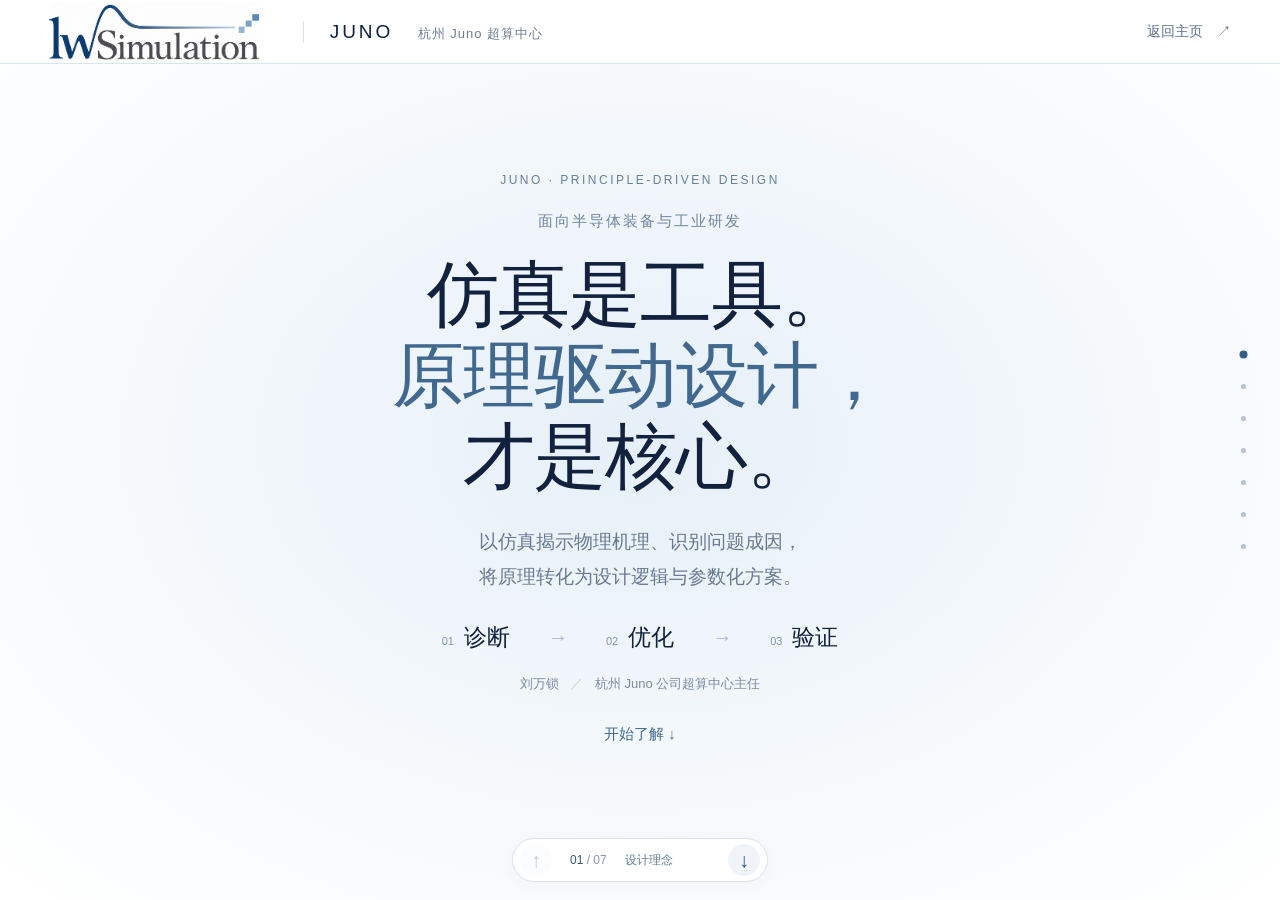
==== juno.html @ 1e428d3a "Use supplied lwSimulation logo and add paged Juno research and engineering story" ====
<!doctype html>
<html lang="zh-CN">
<head>
  <meta charset="utf-8"><meta name="viewport" content="width=device-width, initial-scale=1">
  <title>Juno 超算中心 | lwSimulation</title>
  <meta name="description" content="杭州 Juno 超算中心：以仿真揭示物理机理，将原理转化为设计逻辑与参数化方案。多物理场分析、机理诊断与设计优化。">
  <link rel="icon" href="assets/favicon.svg"><link rel="stylesheet" href="styles.css?v=20260923-3"><link rel="stylesheet" href="brand.css?v=20260924-1"><link rel="stylesheet" href="juno.css?v=20260924-1">
</head>
<body class="juno-page">
  <a class="skip-link" href="#juno-story">跳到介绍内容</a>
  <header class="site-header">
    <a class="brand" href="index.html" aria-label="lwSimulation 首页"><img class="brand-logo" src="assets/lwsimulation-logo.png" width="1254" height="1254" alt="lwSimulation"></a>
    <div class="juno-header-title">JUNO <span>杭州 Juno 超算中心</span></div>
    <a class="back-home" href="index.html">返回主页 <span aria-hidden="true">↗</span></a>
  </header>
  <main id="juno-story" class="story" tabindex="0" aria-label="Juno 逐屏介绍，可滚动或使用下方按钮翻页">
    <section class="chapter introduction" id="overview" aria-labelledby="overview-title" data-title="设计理念">
      <div class="chapter-inner centered">
        <p class="eyebrow">JUNO · PRINCIPLE-DRIVEN DESIGN</p>
        <p class="intro-context">面向半导体装备与工业研发</p>
        <h1 id="overview-title">仿真是工具。<br><em>原理驱动设计，</em><br>才是核心。</h1>
        <p class="lead">以仿真揭示物理机理、识别问题成因，<br class="desktop-break">将原理转化为设计逻辑与参数化方案。</p>
        <div class="intro-process" aria-label="服务流程"><span><small>01</small>诊断</span><i>→</i><span><small>02</small>优化</span><i>→</i><span><small>03</small>验证</span></div>
        <p class="signature">刘万锁 <span>／</span> 杭州 Juno 公司超算中心主任</p>
        <a href="#principles" class="text-link" data-go="principles">开始了解 <span aria-hidden="true">↓</span></a>
      </div>
    </section>
    <section class="chapter" id="principles" aria-labelledby="principles-title" data-title="设计方法">
      <div class="chapter-inner two-column">
        <div class="chapter-copy"><p class="eyebrow">01 / 从现象到设计</p><h2 id="principles-title">看清问题根源。<br><em>形成解决方法。</em></h2><p class="lead">让仿真贯穿研发决策：<br>从为什么发生，到应该改哪里、怎样改。</p><p class="support">把复杂场图转化为工程师可以执行的判断，将关键参数、作用规律和适用范围沉淀下来，为后续产品与工况变化提供设计依据。</p></div>
        <div class="method-flow"><p class="flow-caption">机制 → 变量 → 方案 → 验证</p><ol><li><span>01</span><div><h3>解释问题成因</h3><p>辨识主导机制与场间反馈，找到真正值得干预的环节。</p></div></li><li><span>02</span><div><h3>给出设计逻辑</h3><p>明确改动方向与关键变量，把分析结论转化为参数化方案。</p></div></li><li><span>03</span><div><h3>沉淀可复用方法</h3><p>交付设计规律与验证依据，支撑后续调整和持续迭代。</p></div></li></ol></div>
      </div>
    </section>
    <section class="chapter blue-chapter" id="physics" aria-labelledby="physics-title" data-title="多场耦合">
      <div class="chapter-inner two-column">
        <div class="chapter-copy"><p class="eyebrow">02 / 技术基础</p><h2 id="physics-title">看清相互作用。<br><em>找准关键反馈。</em></h2><p class="lead">围绕问题引入必要的物理过程，<br>减少过度简化造成的分析偏差。</p><ul class="plain-list"><li>识别输运、反应与放电的相互影响</li><li>追踪温度和结构反馈，明确模型假设</li><li>结合基准对照、敏感性分析与试验验证</li></ul></div>
        <div class="physics-display"><p class="diagram-caption">多物理场耦合 · 关系示意</p>
          <svg class="coupling-map" viewBox="0 0 520 390" role="img" aria-labelledby="map-title"><title id="map-title">流动、温度、结构、化学反应和等离子体围绕工程问题形成反馈</title><g class="map-lines"><path d="M260 195 260 49M260 195 444 147M260 195 374 335M260 195 146 335M260 195 76 147"/><path d="M260 49 444 147 374 335 146 335 76 147Z"/></g><circle class="map-core" cx="260" cy="195" r="65"/><text class="core-text" x="260" y="191">工程问题</text><text class="core-small" x="260" y="215">必要耦合 · 交叉验证</text><g class="map-node" data-field-node="flow"><circle cx="260" cy="49" r="38"/><text x="260" y="55">流动</text></g><g class="map-node" data-field-node="heat"><circle cx="444" cy="147" r="38"/><text x="444" y="153">温度</text></g><g class="map-node" data-field-node="structure"><circle cx="374" cy="335" r="38"/><text x="374" y="341">结构</text></g><g class="map-node" data-field-node="reaction"><circle cx="146" cy="335" r="42"/><text x="146" y="341">化学反应</text></g><g class="map-node" data-field-node="plasma"><circle cx="76" cy="147" r="42"/><text x="76" y="153">等离子体</text></g></svg>
          <div class="field-controls" aria-label="查看物理场说明"><button type="button" data-field="flow" aria-pressed="true">流动</button><button type="button" data-field="heat" aria-pressed="false">温度</button><button type="button" data-field="structure" aria-pressed="false">结构</button><button type="button" data-field="reaction" aria-pressed="false">反应</button><button type="button" data-field="plasma" aria-pressed="false">等离子体</button></div>
          <p id="field-description" class="interaction-note" aria-live="polite">从输运过程出发，识别流动与温度、反应之间的相互影响。</p>
        </div>
      </div>
    </section>
    <section class="chapter" id="optimization" aria-labelledby="optimization-title" data-title="AI 辅助优化">
      <div class="chapter-inner centered optimization-inner"><p class="eyebrow">03 / 优化方法 <span class="status-tag">拟建服务</span></p><h2 id="optimization-title">机理确定方向。<br><em>AI 拓展构型可能。</em></h2><p class="lead">从问题成因中提取目标、变量与约束，<br>以多物理场复核支撑方案取舍。</p>
        <div class="optimization-journey"><div><span class="large-step">01</span><h3>定义问题</h3><p>性能目标<br>关键变量 · 制造约束</p></div><span class="journey-arrow">→</span><div><span class="large-step">02</span><h3>探索构型</h3><p>结构拓扑 · 流道拓扑<br>初始构型 → 候选构型</p></div><span class="journey-arrow">→</span><div><span class="large-step">03</span><h3>复核与取舍</h3><p>物理一致性<br>性能比较 · 验证依据</p></div></div>
        <p class="fine-print">AI 辅助优化为拟建服务；以上为方法流程，不代表已完成的性能结果。</p>
      </div>
    </section>
    <section class="chapter blue-chapter case-chapter" id="pvd" aria-labelledby="pvd-title" data-title="管路 PVD 案例">
      <div class="chapter-inner"><p class="eyebrow">04 / 工程案例 · 管路沉积</p><h2 id="pvd-title">从压力诊断，<br><em>到切向进气设计。</em></h2><div class="case-layout"><div class="case-visual"><p class="diagram-caption">高长径比管路 PVD（物理气相沉积）</p><div class="segmented" aria-label="比较进气方案"><button type="button" data-pvd="radial" aria-pressed="true">径向进气</button><button type="button" data-pvd="tangent" aria-pressed="false">切向进气</button></div>
          <svg class="pipe-diagram" viewBox="0 0 620 280" role="img" aria-labelledby="pipe-title"><title id="pipe-title">管路中部进气、两端排气的概念示意</title><defs><marker id="arrowhead" viewBox="0 0 10 10" refX="8" refY="5" markerWidth="6" markerHeight="6" orient="auto-start-reverse"><path d="M0 0 10 5 0 10Z"/></marker></defs><rect class="pipe-wall" x="55" y="84" width="510" height="76" rx="35"/><path class="inlet" d="M310 25V106" marker-end="url(#arrowhead)"/><g id="radial-flow"><path class="flow-arrow" d="M288 122H25" marker-end="url(#arrowhead)"/><path class="flow-arrow" d="M332 122H595" marker-end="url(#arrowhead)"/><circle class="pressure-ring" cx="310" cy="122" r="26"/><circle class="pressure-ring" cx="310" cy="122" r="16"/></g><g id="tangent-flow" hidden><path class="flow-arrow" d="M310 122C290 78 270 78 245 122S200 166 175 122 130 78 105 122 65 150 25 122" marker-end="url(#arrowhead)"/><path class="flow-arrow" d="M310 122C330 166 350 166 375 122S420 78 445 122 490 166 515 122 555 94 595 122" marker-end="url(#arrowhead)"/></g><text x="310" y="207" id="pipe-caption">中部压力积聚</text><text x="45" y="244">排气</text><text x="310" y="244">中部入口</text><text x="575" y="244">排气</text></svg>
          <p class="fine-print">结构与流动为概念示意，无定量刻度。改善幅度及适用工况以项目数据为准。</p>
        </div><div class="case-copy"><span class="case-label">问题 → 机理 → 设计</span><h3 id="pvd-detail-title">中部与两端压力不一致</h3><p id="pvd-detail" aria-live="polite">中部供气、两端排气的布局下，需要控制管内压力差对沉积环境的影响。</p><div class="design-variables"><span>设计变量</span><p>入口偏置量 · 进气角度 · 入口尺寸</p></div><p class="support">对照评价轴向压力均匀性，把改善方向落实为可调整的设计参数。</p></div></div></div>
    </section>
    <section class="chapter case-chapter" id="microchannel" aria-labelledby="micro-title" data-title="微通道案例">
      <div class="chapter-inner"><p class="eyebrow">05 / 工程案例 · 跨流态输运</p><h2 id="micro-title">结构的优势，<br><em>随流态而变。</em></h2><div class="case-layout"><div class="case-visual"><p class="diagram-caption">跨流态微通道出口设计</p><div class="segmented" aria-label="查看出口设计"><button type="button" data-outlet="uniform" aria-pressed="true">等径出口</button><button type="button" data-outlet="expanded" aria-pressed="false">扩张出口</button><button type="button" data-outlet="combined" aria-pressed="false">组合出口</button></div>
          <svg class="outlet-diagram" viewBox="0 0 620 280" role="img" aria-labelledby="outlet-title"><title id="outlet-title">三种微通道出口几何结构的概念示意，可用上方按钮切换</title><path class="channel-wall" id="outlet-top" d="M70 90H550"/><path class="channel-wall" id="outlet-bottom" d="M70 190H550"/><path class="flow-arrow" d="M110 140H510" marker-end="url(#arrowhead)"/><text x="310" y="245" id="outlet-caption">作为对照基准</text></svg>
          <p class="fine-print">出口构型为概念示意；不同工况下的结论需结合模型适用范围验证。</p>
        </div><div class="case-copy"><span class="case-label">从流态规律到组合口型</span><h3 id="outlet-detail-title">从对照基准出发</h3><p id="outlet-detail" aria-live="polite">对比不同口型在跨流态条件下的出口速度、射流形态与工况敏感性。</p><dl class="regime-findings"><div><dt>滑移流态</dt><dd>等径型射流更强</dd></div><div><dt>过渡流态</dt><dd>相对强弱关系反转</dd></div></dl><p class="support">将出口几何与输运特征关联，通过扩张角度与长度等参数调节出口响应。</p></div></div>
      <p class="paper-note">研究依据：Liu et al., <cite>Microfluidics and Nanofluidics</cite>, 2024, 28:12. <a href="https://doi.org/10.1007/s10404-023-02705-9" target="_blank" rel="noopener noreferrer">DOI: 10.1007/s10404-023-02705-9 ↗</a></p></div>
    </section>
    <section class="chapter closing" id="delivery" aria-labelledby="delivery-title" data-title="成果与合作">
      <div class="chapter-inner centered"><p class="eyebrow">06 / 成果交付 · 持续研发</p><h2 id="delivery-title">留下解决方案。<br><em>也留下持续改进的能力。</em></h2><p class="lead">从问题诊断、专项优化，到长期研发协同，<br>按项目目标组织技术与交付。</p><div class="deliverables"><article><span>01</span><h3>问题与机理</h3><p>问题成因与证据<br>关键场间作用<br>模型假设与适用范围</p></article><article><span>02</span><h3>设计与参数</h3><p>改动逻辑与候选方案<br>参数化模型与关键变量<br>性能比较与制造约束</p></article><article><span>03</span><h3>验证与复用</h3><p>验证方案与评价指标<br>设计规律与使用说明<br>后续迭代与更新建议</p></article></div><div class="closing-actions"><button class="button primary" type="button" data-contact>联系我，讨论研发需求</button><a class="text-link" href="index.html">返回个人主页 ↗</a></div></div>
    </section>
  </main>
  <nav class="chapter-nav" aria-label="章节导航"><a href="#overview" data-go="overview" aria-label="设计理念" aria-current="step"><span>设计理念</span></a><a href="#principles" data-go="principles" aria-label="设计方法"><span>设计方法</span></a><a href="#physics" data-go="physics" aria-label="多场耦合"><span>多场耦合</span></a><a href="#optimization" data-go="optimization" aria-label="AI 辅助优化"><span>AI 辅助优化</span></a><a href="#pvd" data-go="pvd" aria-label="管路 PVD 案例"><span>管路 PVD</span></a><a href="#microchannel" data-go="microchannel" aria-label="微通道案例"><span>微通道案例</span></a><a href="#delivery" data-go="delivery" aria-label="成果与合作"><span>成果与合作</span></a></nav>
  <div class="page-controls" aria-label="翻页控制"><button type="button" id="previous-chapter" aria-label="上一屏" disabled>↑</button><span><b id="chapter-count">01</b> / 07 <span id="chapter-name">设计理念</span></span><button type="button" id="next-chapter" aria-label="下一屏">↓</button></div>
  <dialog id="contact-dialog" aria-labelledby="contact-title" aria-describedby="contact-note"><button class="dialog-close" aria-label="关闭" type="button">×</button><span class="contact-label" lang="en">CONTACT</span><h2 id="contact-title">联系我</h2><p id="contact-note">欢迎通过邮箱与我联系。</p><label class="email-label" for="contact-email">电子邮箱</label><input id="contact-email" type="text" value="loerwalson@sina.com" readonly spellcheck="false" aria-label="电子邮箱地址"><div class="contact-actions"><button class="button primary" id="copy-email" type="button">复制邮箱地址</button><a class="email-link" href="mailto:loerwalson@sina.com">发送邮件 ↗</a></div><p id="copy-status" role="status" aria-live="polite"></p></dialog>
  <script src="script.js?v=20260923-3"></script><script src="juno.js?v=20260924-1"></script>
</body></html>
---- styles.css ----
:root{--ink:#11213e;--muted:#747f9b;--line:#d9e0eb;--serif:"Times New Roman","Noto Serif CJK SC","Songti SC",SimSun,serif;--sans:Arial,"Microsoft YaHei",sans-serif}*{box-sizing:border-box}html{scroll-behavior:smooth}body{margin:0;background:#fff;color:var(--ink);font-family:var(--serif);-webkit-font-smoothing:antialiased}a{color:inherit;text-decoration:none}button{font:inherit;color:inherit;cursor:pointer}button,a{-webkit-tap-highlight-color:transparent}a:focus-visible,button:focus-visible{outline:3px solid #527cab;outline-offset:5px}svg{width:32px;height:32px;fill:none;stroke:currentColor;stroke-width:1.7;stroke-linecap:round;stroke-linejoin:round;flex-shrink:0}.icon-defs{position:absolute;width:0;height:0;overflow:hidden}.site-header{height:64px;padding:0 3.8%;display:flex;align-items:center;justify-content:space-between;background:linear-gradient(100deg,#fff,#f1f6fc);gap:40px}.brand{display:flex;align-items:center;gap:15px;white-space:nowrap}.brand strong{font-size:28px}.brand span{font-size:21px;color:var(--muted)}nav{display:flex;align-items:center;justify-content:space-between;gap:clamp(24px,4vw,64px);height:100%;font-family:var(--sans);font-size:15px}nav a,nav button{position:relative;display:flex;align-items:center;height:100%;border:0;background:none;padding:0;color:#727f9c}nav a:hover,nav button:hover{color:var(--ink)}nav .active{color:var(--ink)}nav .active:after{content:"";position:absolute;bottom:9px;height:2px;background:#416596;left:0;right:0}.hero{position:relative;height:610px;overflow:hidden;background:#eff5fa}.hero-art{width:100%;height:100%;display:block;object-fit:cover;object-position:center}.hero-copy{position:absolute;top:142px;left:3.8%;width:44%;z-index:1}h1{margin:0;font-size:68px;line-height:1.12;font-weight:700;letter-spacing:3px}h1 span{display:block;font-size:50px;font-weight:400;letter-spacing:0;margin-top:3px}.affiliation{font-size:25px;line-height:1.45;letter-spacing:1px;margin:29px 0 0}.rule{height:1.5px;width:58px;background:#8d9bb6;margin:25px 0 21px}.specialties{font-size:19px;line-height:1.6;color:#6b7897;margin:0;white-space:nowrap}.specialties i{font-style:normal;color:#9cabc2;margin:0 8px}.actions{display:flex;gap:26px;margin-top:32px}.button{display:inline-flex;align-items:center;justify-content:center;gap:20px;min-height:59px;border:1px solid #c5d1e2;border-radius:6px;padding:12px 30px;font-size:20px;white-space:nowrap;transition:background .15s}.button svg{width:25px;height:25px}.primary{color:#fff;background:#3e5376;border-color:#3e5376;box-shadow:0 3px 7px #20395e18}.primary:hover{background:#2c4163}.secondary{background:#ffffff65;min-width:192px}.secondary:hover{background:#fff}.information{display:grid;grid-template-columns:32% 37% 31%;padding:36px 2.4% 48px 3.8%;min-height:412px}.column{min-width:0;padding:0 34px 0 0}.column+.column{border-left:1px solid var(--line);padding:0 28px 0 39px}h2{display:flex;align-items:center;gap:19px;font-weight:400;font-size:23px;margin:0 0 28px;white-space:nowrap}h2>span{font-size:16px;color:#8590aa;letter-spacing:.4px;margin-left:-5px}h2 svg{width:32px;height:32px}.about p{font-size:17px;color:#65728d;line-height:1.65;letter-spacing:.7px;margin:0}.research h2{margin-bottom:18px}.research-grid{display:grid;grid-template-columns:repeat(6,1fr);gap:23px 8px;list-style:none;margin:0;padding:0;text-align:center}.research-grid li{grid-column:span 2;color:#566581;font-size:15px;line-height:1.35}.research-grid li:nth-child(4){grid-column:2 /span 2}.research-grid li:nth-child(5){grid-column:4 /span 2}.round-icon{width:68px;height:68px;border:1px solid #e7ebf2;border-radius:50%;background:#f5f7fa;display:grid;place-items:center;margin:0 auto 6px;color:var(--ink)}.round-icon svg{width:35px;height:35px}.research-grid small{display:block;font-size:15px}.column.resources{padding-right:0;padding-left:45px}.tool-entry{display:flex;gap:18px;align-items:center;min-height:114px;border:1px solid var(--line);background:#fafbfd;border-radius:7px;padding:18px 16px}.tool-entry:hover{background:#f0f4f9;border-color:#a2b3ca}.tool-icon{background:#edf1f6;border-radius:17px;display:grid;place-items:center;width:59px;height:61px;flex-shrink:0}.tool-entry strong{font-weight:400;font-size:22px;display:block;white-space:nowrap}.tool-entry small{font-size:14px;color:var(--muted);display:block;margin-top:6px;line-height:1.5}.arrow{font-size:28px;margin-left:auto;color:#667693}.resources h2{gap:19px}.resources h2 svg{width:38px;height:38px}dialog{border:1px solid var(--line);border-radius:8px;padding:35px;max-width:calc(100% - 40px);color:var(--ink);box-shadow:0 12px 80px #142d4630}dialog::backdrop{background:#14233c66}dialog h2{margin-bottom:18px}dialog p{font-size:18px;line-height:1.6}dialog a{text-decoration:underline}.dialog-close{position:absolute;top:7px;right:12px;font-family:var(--sans);font-size:26px;border:0;background:none}.tools-main{max-width:1000px;margin:100px auto;padding:0 32px}.tools-main h1{font-size:42px;letter-spacing:0}.tools-main h1 span{font-size:25px;color:var(--muted);margin-top:12px}.tools-main p{margin:36px 0;color:var(--muted);font-size:20px}.tools-main .button{font-size:17px;min-height:48px}
@media(min-width:901px) and (max-height:950px){.hero{height:clamp(415px,55.5vh,526px)}.hero-copy{top:clamp(55px,9vh,86px)}h1{font-size:57px}h1 span{font-size:43px}.affiliation{font-size:22px;margin-top:22px}.rule{margin:20px 0 16px}.specialties{font-size:17px}.specialties i{margin:0 5px}.actions{margin-top:25px;gap:24px}.button{min-height:51px;font-size:18px;padding:10px 25px}.information{padding-top:27px;padding-bottom:25px;min-height:0}.column{padding-right:27px}.column+.column{padding-left:27px;padding-right:24px}.column.resources{padding-left:30px}h2{font-size:21px;gap:13px;margin-bottom:20px}h2>span{font-size:15px}.about p{font-size:16px;line-height:1.65}.research h2{margin-bottom:12px}.research-grid{row-gap:14px}.round-icon{width:51px;height:51px}.round-icon svg{width:29px;height:29px}.research-grid li,.research-grid small{font-size:14px}.tool-entry{min-height:100px;gap:12px;padding:14px 12px}.tool-entry strong{font-size:20px}.tool-entry small{font-size:13px}.tool-icon{width:50px;height:53px}}
@media(max-width:1100px) and (min-width:901px){.brand span{font-size:17px}nav{gap:25px}.hero-copy{width:50%}.specialties{font-size:15px}h2>span{display:none}.column.resources{padding-left:24px}.tool-entry{gap:9px}.tool-icon{width:40px}.tool-entry strong{font-size:18px}.tool-entry small{font-size:13px}}
@media(max-width:900px){.site-header{height:auto;min-height:95px;flex-wrap:wrap;padding:15px 6% 0;gap:12px}.brand strong{font-size:25px}.brand span{font-size:19px}nav{width:100%;height:40px;gap:12px;font-size:14px}nav .active:after{bottom:0}.hero{height:auto;padding:52px 6% 0;display:flex;flex-direction:column}.hero-copy{position:relative;top:auto;left:auto;width:100%;order:0}.hero-art{position:relative;order:1;width:calc(100% + 12vw);max-width:none;margin:26px -6vw 0;height:440px;object-fit:cover;object-position:80% center}.hero-copy h1{font-size:52px}.hero-copy h1 span{font-size:37px}.affiliation{font-size:21px;margin-top:23px}.specialties{white-space:normal;font-size:17px;max-width:520px}.rule{margin:22px 0 16px}.actions{gap:16px;margin-top:25px}.button{font-size:17px;min-height:50px;padding:10px 20px;gap:12px}.secondary{min-width:140px}.information{display:block;padding:0 6%;min-height:0}.column,.column+.column,.column.resources{padding:30px 0;border-left:0;border-bottom:1px solid var(--line)}.column:last-child{border-bottom:0;padding-bottom:42px}h2{font-size:22px;margin-bottom:20px}h2>span{font-size:15px}.about p{font-size:17px;line-height:1.85}.research-grid{max-width:540px;row-gap:24px;margin:auto}.tool-entry{max-width:540px}.tools-main{margin-top:60px}}
@media(max-width:480px){.hero{padding-top:38px}.hero-art{height:345px;object-position:77% center}.hero-copy h1{font-size:46px}.hero-copy h1 span{font-size:33px}.affiliation{font-size:19px;letter-spacing:0}.specialties{font-size:16px}.specialties i{margin:0 4px}.actions{gap:12px}.button{font-size:16px;padding:10px 16px}.secondary{min-width:125px}.research-grid{gap:22px 5px}.research-grid li,.research-grid small{font-size:13px}.round-icon{width:60px;height:60px}.tool-entry strong{font-size:20px}.tool-entry small{font-size:13px}}
@media(min-width:901px) and (max-height:950px){.hero{background:#fbfcfe}.hero-art{position:absolute;right:0;width:auto;height:100%;object-fit:contain;object-position:right top}}
@media(min-width:901px) and (max-height:800px){.hero{height:390px}.hero-copy{top:43px}h1{font-size:53px}h1 span{font-size:40px}.affiliation{margin-top:18px}.rule{margin:16px 0 14px}.actions{margin-top:20px}.information{padding-top:23px;padding-bottom:15px}.research-grid{row-gap:12px}}
.brand-logo{display:block;width:80px;height:48px}
#contact-dialog{width:460px;padding:38px 36px 24px;background:#fff}
.contact-label{display:block;font:11px var(--sans);letter-spacing:3px;color:var(--muted);margin-bottom:13px}
#contact-title{font-size:29px;margin-bottom:12px}
#contact-note{font-size:16px;color:var(--muted);margin:0 0 27px}
.email-label{display:block;font:13px var(--sans);color:#66758b;margin-bottom:9px}
#contact-email{display:block;width:100%;border:1px solid var(--line);border-radius:5px;background:#f7f9fc;color:var(--ink);font:20px var(--sans);padding:16px 14px;user-select:all}
#contact-email:focus{outline:2px solid #6b86ab;outline-offset:2px}
.contact-actions{display:flex;gap:25px;align-items:center;margin-top:22px}
.contact-actions .button{font:15px var(--sans);min-height:45px;padding:10px 18px}
.email-link{font-size:16px;text-decoration:none;white-space:nowrap}
#copy-status{min-height:22px;margin:17px 0 0;font:13px/1.6 var(--sans);color:#54715d}
@media(max-width:480px){#contact-dialog{padding:33px 23px 19px}.brand-logo{width:67px;height:40px}#contact-email{font-size:18px;padding:14px 11px}.contact-actions{gap:20px}.contact-actions .button{font-size:14px;padding:10px 14px}.email-link{font-size:15px}}
@media(prefers-reduced-motion:reduce){html{scroll-behavior:auto}*{transition:none!important}}
---- brand.css ----
/* Use the supplied image unchanged; the frame hides its large white margins. */
.brand{position:relative;display:block;width:210px;height:59px;min-width:210px;overflow:hidden;flex-shrink:0}
.brand .brand-logo{position:absolute;display:block;width:116%;height:auto;max-width:none;left:-7.8%;top:-144%;mix-blend-mode:multiply}
.juno-entry{border-bottom:1px solid #91a3bd;text-decoration:none;text-underline-offset:5px;transition:color .2s}
.juno-entry span{font:18px Arial,sans-serif;margin-left:5px;color:#7288a6}
.juno-entry:hover{color:#496d99;border-color:#496d99}
@media(max-width:1100px){.brand{width:185px;height:52px;min-width:185px}}
@media(max-width:480px){.brand{width:168px;height:47px;min-width:168px}.juno-entry span{font-size:15px}}
---- juno.css ----
.juno-page{--accent:#41698f;--soft-blue:#eff5fa;--juno-header:64px;overflow:hidden;background:#f8fbfd}
.juno-page .site-header{position:relative;z-index:10;height:var(--juno-header);border-bottom:1px solid #dce4ed;background:#ffffffeb;gap:24px}
.juno-header-title{font:19px var(--sans);letter-spacing:3px;margin-right:auto;margin-left:20px;border-left:1px solid var(--line);padding-left:26px}
.juno-header-title span{font:13px var(--sans);letter-spacing:1px;margin-left:16px;color:#6d7d92}
.back-home{font:14px var(--sans);white-space:nowrap;color:#5b7190}.back-home span{margin-left:10px}
.skip-link{position:fixed;top:-100px;left:24px;z-index:100;background:#fff;padding:12px}.skip-link:focus{top:10px}
.story{height:calc(100svh - var(--juno-header));overflow-y:auto;overflow-x:hidden;scroll-snap-type:y mandatory;scroll-behavior:smooth;scrollbar-width:thin;scrollbar-color:#b7c7d8 #f5f8fb;outline-offset:-4px}
.chapter{position:relative;min-height:calc(100svh - var(--juno-header));scroll-snap-align:start;display:flex;align-items:center;padding:46px 8% 84px;background:#fff;isolation:isolate}
.chapter:nth-child(2n){background:#f7f9fc}.chapter.blue-chapter{background:linear-gradient(130deg,#f8fbfd,#eaf2f8)}
.chapter-inner{width:100%;max-width:1220px;margin:auto;transition:opacity .65s ease,transform .75s cubic-bezier(.2,.65,.2,1)}
.story.is-enhanced .chapter:not(.is-visible) .chapter-inner{opacity:.16;transform:translateY(26px)}
.chapter-inner.centered{text-align:center;max-width:1120px}
.chapter .eyebrow{font:12px/1.6 var(--sans);letter-spacing:2.5px;color:#667f9c;margin:0 0 22px}
.chapter h1,.chapter h2{display:block;font-family:var(--serif);color:var(--ink);font-weight:400;letter-spacing:-1px;font-size:clamp(42px,4.1vw,62px);line-height:1.24;margin:0;white-space:normal}
.chapter h1{font-size:clamp(54px,5.6vw,80px);line-height:1.13}.chapter em{font-style:normal;color:var(--accent)}
.chapter .lead{font:19px/1.85 var(--sans);color:#687a91;margin:26px 0 0}.chapter .support{font:15px/1.95 var(--sans);color:#718096;margin:25px 0 0;max-width:500px}
.chapter h3{font-weight:400;font-family:var(--serif);font-size:26px;line-height:1.4;margin:0 0 10px}
.chapter p{overflow-wrap:anywhere}.introduction{background:radial-gradient(ellipse at 50% 45%,#e6eff8 0,#f5f9fc 55%,#fff 100%)}
.intro-context{font:15px var(--sans);letter-spacing:2px;color:#7185a0;margin:0 0 24px}
.intro-process{display:flex;align-items:center;justify-content:center;gap:38px;margin:28px 0 22px;font-size:23px}.intro-process small{font:11px var(--sans);color:#7d96b1;margin-right:10px}.intro-process i{font-style:normal;color:#a7b6c8;font-size:20px}
.signature{font:13px var(--sans);color:#7c8ba1}.signature span{margin:0 8px;color:#c2cedb}.text-link{display:inline-block;font:15px/1.5 var(--sans);color:var(--accent);padding:10px 0}.introduction .text-link{margin-top:7px}.text-link:hover{color:#0c345d;text-decoration:underline;text-underline-offset:6px}
.two-column{display:grid;grid-template-columns:1fr 1fr;gap:7%;align-items:center}.chapter-copy{max-width:550px}
.flow-caption{color:#5e7d9d;font:17px/1.5 var(--sans);letter-spacing:2px;margin:0 0 28px}.method-flow{padding:0 0 0 48px;border-left:1px solid #cfdae8}.method-flow ol{list-style:none;padding:0;margin:0}.method-flow li{display:flex;gap:24px;margin-bottom:32px}.method-flow li:last-child{margin-bottom:0}.method-flow li>span{font:14px var(--sans);color:#8da4be;padding-top:7px}.method-flow p{font:16px/1.8 var(--sans);color:#708197;margin:0}
.plain-list{list-style:none;padding:0;margin:26px 0 0}.plain-list li{font:15px/1.8 var(--sans);color:#6b7b91;border-top:1px solid #d7e1ea;padding:13px 0}.plain-list li:last-child{padding-bottom:0}
.diagram-caption{font:14px var(--sans);color:#6a809a;margin:0 0 16px;letter-spacing:1px}.physics-display{text-align:center;min-width:0}.coupling-map{display:block;width:100%;height:auto;max-height:360px;stroke:none}.map-lines{stroke:#b3c6d9;stroke-width:1;fill:none}.map-core{fill:#e0ebf5;stroke:#b8ccdf;stroke-width:1}.coupling-map text{fill:#34577b;stroke:none;text-anchor:middle;font:16px var(--sans)}.coupling-map .core-text{font:20px var(--serif)}.coupling-map .core-small{font:10px var(--sans);fill:#6f839a}.map-node circle{fill:#fff;stroke:#c1d2e2;stroke-width:1;transition:fill .3s}.map-node.active circle{fill:#40678d;stroke:#40678d}.map-node.active text{fill:#fff}
.field-controls{display:flex;justify-content:center;gap:6px;flex-wrap:wrap;margin:8px 0}.field-controls button{background:transparent;color:#687e98;border:1px solid transparent;padding:8px 12px;font:13px var(--sans);border-radius:20px}.field-controls [aria-pressed=true]{background:#fff;border-color:#c3d4e3;color:#23476c}.interaction-note{font:14px/1.8 var(--sans);color:#677d96;min-height:50px;margin:12px auto 0;max-width:410px}
.status-tag{display:inline-block;border:1px solid #ccd8e5;border-radius:20px;padding:3px 11px;font:11px var(--sans);letter-spacing:1px;margin-left:10px;color:#68809b;vertical-align:middle}
.optimization-journey{display:grid;grid-template-columns:1fr 40px 1fr 40px 1fr;align-items:center;gap:20px;max-width:950px;margin:40px auto 25px;text-align:left}.large-step{display:block;font:42px var(--serif);color:#b0c3d7;margin:0 0 10px}.optimization-journey h3{font-size:24px}.optimization-journey p{font:15px/1.8 var(--sans);color:#77899e;margin:0}.journey-arrow{font-size:24px;color:#9dafc3}
.fine-print{font:12px/1.7 var(--sans);color:#7c8a9c;margin:16px 0 0}.case-chapter h2{font-size:clamp(39px,3.6vw,53px)}.case-chapter .eyebrow{margin-bottom:15px}.case-layout{display:grid;grid-template-columns:1.3fr 1fr;gap:6%;align-items:center;margin-top:26px}.case-visual{min-width:0;background:#ffffffa6;border:1px solid #dce5ee;border-radius:8px;padding:22px 25px}.case-chapter:not(.blue-chapter) .case-visual{background:#f5f8fc}.segmented{display:flex;gap:5px;padding:4px;background:#e8eff6;border-radius:24px;width:max-content;max-width:100%}.segmented button{border:0;background:none;color:#667e96;padding:8px 16px;border-radius:20px;font:14px var(--sans);white-space:nowrap}.segmented [aria-pressed=true]{color:#234766;background:#fff;box-shadow:0 2px 5px #27496b10}
.pipe-diagram,.outlet-diagram{width:100%;height:auto;display:block;margin:10px 0 0;stroke:none}.pipe-diagram text,.outlet-diagram text{font:15px var(--sans);fill:#637e98;text-anchor:middle;stroke:none}.pipe-wall{fill:#e7f0f7;stroke:#86a4c0;stroke-width:1.6}.inlet{stroke:#416f9b;stroke-width:3;fill:none}.flow-arrow{stroke:#698faa;stroke-width:2.5;fill:none}.pipe-diagram marker path{fill:#698faa}.pressure-ring{stroke:#98b3cb;stroke-width:1;fill:none}.channel-wall{stroke:#668ead;stroke-width:3.5;fill:none;transition:d .4s}.case-label{font:12px var(--sans);color:#708aaa;letter-spacing:1.5px;display:block;margin-bottom:17px}.case-copy>p{font:16px/1.9 var(--sans);color:#6a7e94;margin:12px 0}.design-variables{border-top:1px solid #cbd9e6;margin-top:26px;padding-top:20px}.design-variables span{font:12px var(--sans);color:#8799ac}.design-variables p{font:16px/1.7 var(--sans);margin:9px 0 0}.regime-findings{margin:24px 0 0;border-top:1px solid #d5dfeb;padding-top:14px}.regime-findings div{display:flex;gap:24px;font:14px/1.8 var(--sans);padding:5px 0}.regime-findings dt{color:#6c88a5}.regime-findings dd{margin:0;color:#384f6d}.paper-note{font:11px/1.7 var(--sans);color:#7e8ea1;margin:20px 0 0}.paper-note a{text-decoration:underline;text-underline-offset:3px}.paper-note cite{font-style:normal}
.closing{background:linear-gradient(160deg,#f9fbfd,#edf4fa)}.closing h2{font-size:clamp(36px,3.8vw,56px)}.deliverables{display:grid;grid-template-columns:repeat(3,1fr);text-align:left;margin:32px auto;max-width:970px}.deliverables article{padding:0 32px}.deliverables article+article{border-left:1px solid #cad8e6}.deliverables article>span{display:block;font:25px var(--serif);color:#89a4bf;margin-bottom:12px}.deliverables h3{font-size:24px}.deliverables p{font:15px/1.9 var(--sans);color:#76869a;margin:0}.closing-actions{display:flex;align-items:center;justify-content:center;gap:30px}.closing-actions .button{font:15px var(--sans);min-height:47px;padding:12px 24px}
.chapter-nav{position:fixed;right:24px;top:50%;height:auto;transform:translateY(-50%);display:flex;flex-direction:column;gap:6px;z-index:12}.chapter-nav a{width:26px;height:26px;display:grid;place-items:center;padding:0}.chapter-nav a:after{content:"";width:5px;height:5px;border-radius:50%;background:#b4c4d6;transition:transform .25s,background .25s}.chapter-nav [aria-current=step]:after{background:#385e85;transform:scale(1.6)}.chapter-nav a span{position:absolute;right:32px;white-space:nowrap;font:12px var(--sans);color:#365b80;background:#ffffffeb;border:1px solid #d7e1eb;padding:7px 10px;border-radius:4px;opacity:0;pointer-events:none;transition:opacity .2s}.chapter-nav a:hover span,.chapter-nav a:focus-visible span{opacity:1}
.page-controls{position:fixed;bottom:18px;left:50%;transform:translateX(-50%);display:flex;align-items:center;gap:18px;padding:5px 7px;background:#ffffffec;border:1px solid #d8e2ed;border-radius:30px;box-shadow:0 3px 16px #22425f09;z-index:12;font:12px var(--sans);color:#8598ae;backdrop-filter:blur(12px);white-space:nowrap}.page-controls button{display:grid;place-items:center;width:32px;height:32px;border:0;border-radius:50%;background:#f0f4f8;color:#325474;font:20px Arial}.page-controls button:hover{background:#e2eaf3}.page-controls button:disabled{opacity:.3;cursor:default}.page-controls b{color:#345879;font-weight:400}#chapter-name{display:inline-block;margin-left:15px;color:#637b95;min-width:85px}
.juno-page .chapter-nav{width:26px}
[hidden]{display:none!important}
@media(min-width:901px) and (max-height:800px){.chapter{padding-top:30px;padding-bottom:74px}.chapter h1{font-size:64px}.chapter h2{font-size:46px}.chapter .lead{font-size:17px;margin-top:19px}.chapter .eyebrow{margin-bottom:15px}.intro-context{margin-bottom:17px}.intro-process{margin:22px 0 17px}.method-flow li{margin-bottom:24px}.coupling-map{max-height:305px}.optimization-journey{margin-top:30px}.case-chapter h2{font-size:41px}.case-layout{margin-top:20px}.case-visual{padding:17px 22px}.pipe-diagram,.outlet-diagram{max-height:220px}.case-copy h3{font-size:24px}.case-copy>p{font-size:15px}.design-variables{margin-top:18px;padding-top:14px}.deliverables{margin:26px auto}.deliverables p{font-size:14px}.chapter .support{font-size:14px;margin-top:18px}}
@media(max-width:1100px) and (min-width:901px){.juno-header-title span{display:none}.chapter{padding-left:6%;padding-right:8%}.two-column{gap:5%}.method-flow{padding-left:26px}.chapter h2{font-size:40px}.chapter h3{font-size:23px}.case-layout{gap:4%;grid-template-columns:1.15fr 1fr}.segmented button{padding:8px 12px}.case-visual{padding:20px 16px}}
@media(max-width:900px){.juno-page{--juno-header:66px}.juno-page .site-header{flex-wrap:nowrap;min-height:0;padding:0 5%;gap:14px}.juno-header-title{font-size:16px;margin:0 0 0 auto;border:0;padding:0}.juno-header-title span{display:none}.back-home{font-size:12px}.back-home span{margin-left:3px}.story{scroll-snap-type:y proximity}.chapter{padding:44px 7% 94px;min-height:calc(100svh - var(--juno-header))}.chapter h1{font-size:clamp(47px,8vw,68px)}.chapter h2{font-size:clamp(36px,6vw,50px)}.chapter .lead{font-size:17px;margin-top:22px}.two-column{grid-template-columns:1fr;gap:38px}.chapter-copy{max-width:none}.method-flow{border-left:0;border-top:1px solid #cbd9e7;padding:25px 0 0}.method-flow li{margin-bottom:22px}.method-flow h3{font-size:24px}.method-flow p{font-size:15px}.physics-display{max-width:550px;margin:0 auto;width:100%}.coupling-map{max-height:320px}.chapter-nav{right:5px;gap:3px}.chapter-nav a{width:24px;height:24px}.chapter-nav a span{display:none}.optimization-journey{gap:12px;margin-top:35px;grid-template-columns:1fr 20px 1fr 20px 1fr}.optimization-journey h3{font-size:21px}.optimization-journey p{font-size:13px}.large-step{font-size:35px}.case-layout{grid-template-columns:1fr;gap:28px}.case-visual{padding:22px}.case-copy h3{font-size:25px}.case-copy>p{font-size:16px}.deliverables article{padding:0 18px}.deliverables h3{font-size:22px}.deliverables p{font-size:13px}.closing-actions{gap:18px}.page-controls{bottom:14px}.chapter .support{max-width:none}}
@media(max-width:520px){.juno-page .brand{width:143px;height:40px;min-width:143px}.juno-page .site-header{gap:9px}.juno-header-title{font-size:14px;letter-spacing:1px}.back-home{font-size:11px}.chapter{padding:38px 8% 90px}.chapter h1{font-size:45px;letter-spacing:-1px;line-height:1.2}.chapter h2{font-size:34px;line-height:1.3;letter-spacing:-.7px}.chapter .eyebrow{font-size:10px;letter-spacing:1.5px;margin-bottom:19px}.intro-context{font-size:12px;letter-spacing:1px;margin-bottom:23px}.chapter .lead{font-size:15px;line-height:1.9}.intro-process{gap:20px;font-size:19px;margin-top:25px}.intro-process small{font-size:10px;margin-right:6px}.intro-process i{font-size:14px}.signature{font-size:11px;line-height:1.8}.signature span{margin:0 2px}.desktop-break{display:none}.chapter .support{font-size:14px}.optimization-journey{display:flex;flex-direction:column;text-align:left;align-items:stretch;gap:0;margin:28px 0 20px}.optimization-journey>div{position:relative;padding:18px 0 18px 52px;border-top:1px solid #dbe4ec}.large-step{position:absolute;left:0;top:18px;font-size:26px;margin:0}.optimization-journey h3{font-size:23px}.optimization-journey p{font-size:14px}.journey-arrow{display:none}.status-tag{margin-left:3px;font-size:10px}.case-layout{margin-top:23px}.case-visual{padding:17px 13px}.diagram-caption{font-size:12px;line-height:1.6}.segmented{gap:0;width:100%;justify-content:center}.segmented button{font-size:12px;padding:8px 12px}.fine-print{font-size:11px}.pipe-diagram,.outlet-diagram{margin:15px 0 0}.case-copy h3{font-size:25px}.paper-note{font-size:11px}.regime-findings div{font-size:13px;gap:16px}.deliverables{grid-template-columns:1fr;margin:26px 0}.deliverables article{padding:18px 0 18px 48px;position:relative}.deliverables article+article{border-left:0;border-top:1px solid #cbd8e5}.deliverables article>span{position:absolute;left:0;top:18px}.deliverables h3{font-size:23px}.deliverables p{font-size:14px}.closing-actions{flex-direction:column;gap:10px}.chapter-nav{right:2px}.chapter-nav a{width:20px;height:23px}.page-controls{gap:14px}#chapter-name{min-width:74px;margin-left:9px}.plain-list li{font-size:14px}.field-controls button{padding:7px 9px;font-size:12px}.interaction-note{font-size:13px}.flow-caption{font-size:14px;letter-spacing:1px}}
@media(prefers-reduced-motion:reduce){.story{scroll-behavior:auto;scroll-snap-type:y proximity}.chapter-inner,.story.is-enhanced .chapter:not(.is-visible) .chapter-inner{opacity:1;transform:none;transition:none}.map-node circle,.channel-wall{transition:none}}
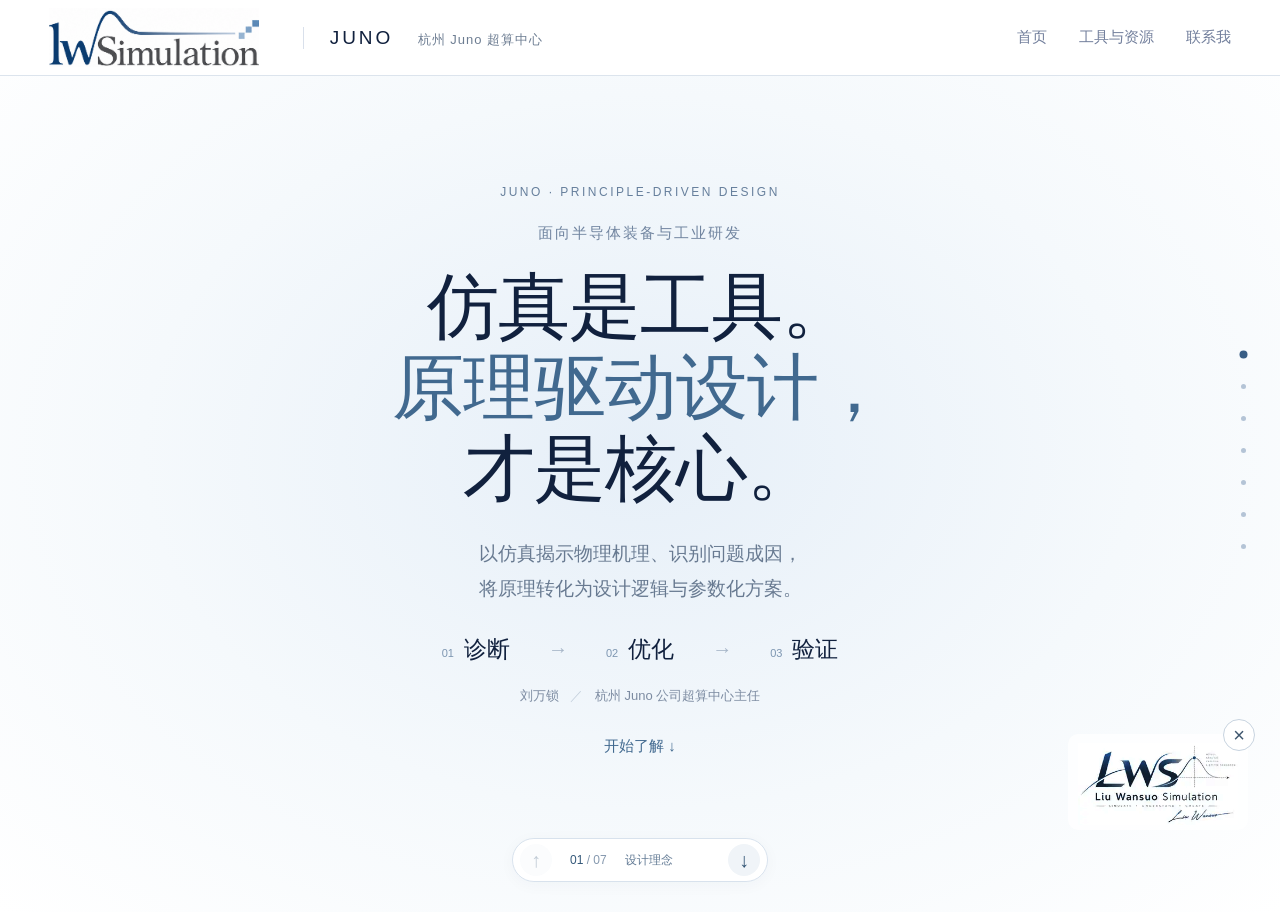
==== commit 9cb665d3: "Share lightweight dismissible signature across subpages" ====
--- a/juno.html
+++ b/juno.html
@@ -5,6 +5,7 @@
   <title>Juno 超算中心 | lwSimulation</title>
   <meta name="description" content="杭州 Juno 超算中心：以仿真揭示物理机理，将原理转化为设计逻辑与参数化方案。多物理场分析、机理诊断与设计优化。">
   <link rel="icon" href="assets/favicon.svg"><link rel="stylesheet" href="styles.css?v=20260923-3"><link rel="stylesheet" href="brand.css?v=20260924-1"><link rel="stylesheet" href="juno.css?v=20260924-1">
+  <link rel="stylesheet" href="signature.css?v=20260925-1">
 </head>
 <body class="juno-page">
   <a class="skip-link" href="#juno-story">跳到介绍内容</a>
@@ -67,5 +68,6 @@
   <nav class="chapter-nav" aria-label="章节导航"><a href="#overview" data-go="overview" aria-label="设计理念" aria-current="step"><span>设计理念</span></a><a href="#principles" data-go="principles" aria-label="设计方法"><span>设计方法</span></a><a href="#physics" data-go="physics" aria-label="多场耦合"><span>多场耦合</span></a><a href="#optimization" data-go="optimization" aria-label="AI 辅助优化"><span>AI 辅助优化</span></a><a href="#pvd" data-go="pvd" aria-label="管路 PVD 案例"><span>管路 PVD</span></a><a href="#microchannel" data-go="microchannel" aria-label="微通道案例"><span>微通道案例</span></a><a href="#delivery" data-go="delivery" aria-label="成果与合作"><span>成果与合作</span></a></nav>
   <div class="page-controls" aria-label="翻页控制"><button type="button" id="previous-chapter" aria-label="上一屏" disabled>↑</button><span><b id="chapter-count">01</b> / 07 <span id="chapter-name">设计理念</span></span><button type="button" id="next-chapter" aria-label="下一屏">↓</button></div>
   <dialog id="contact-dialog" aria-labelledby="contact-title" aria-describedby="contact-note"><button class="dialog-close" aria-label="关闭" type="button">×</button><span class="contact-label" lang="en">CONTACT</span><h2 id="contact-title">联系我</h2><p id="contact-note">欢迎通过邮箱与我联系。</p><label class="email-label" for="contact-email">电子邮箱</label><input id="contact-email" type="text" value="loerwalson@sina.com" readonly spellcheck="false" aria-label="电子邮箱地址"><div class="contact-actions"><button class="button primary" id="copy-email" type="button">复制邮箱地址</button><a class="email-link" href="mailto:loerwalson@sina.com">发送邮件 ↗</a></div><p id="copy-status" role="status" aria-live="polite"></p></dialog>
-  <script src="script.js?v=20260923-3"></script><script src="juno.js?v=20260924-1"></script>
+  <script src="script.js?v=20260923-3"></script><script src="juno.js?v=20260925-2"></script>
+  <script src="signature.js?v=20260925-1" defer></script>
 </body></html>
--- a/styles.css
+++ b/styles.css
@@ -1,10 +1,4 @@
 :root{--ink:#11213e;--muted:#747f9b;--line:#d9e0eb;--serif:"Times New Roman","Noto Serif CJK SC","Songti SC",SimSun,serif;--sans:Arial,"Microsoft YaHei",sans-serif}*{box-sizing:border-box}html{scroll-behavior:smooth}body{margin:0;background:#fff;color:var(--ink);font-family:var(--serif);-webkit-font-smoothing:antialiased}a{color:inherit;text-decoration:none}button{font:inherit;color:inherit;cursor:pointer}button,a{-webkit-tap-highlight-color:transparent}a:focus-visible,button:focus-visible{outline:3px solid #527cab;outline-offset:5px}svg{width:32px;height:32px;fill:none;stroke:currentColor;stroke-width:1.7;stroke-linecap:round;stroke-linejoin:round;flex-shrink:0}.icon-defs{position:absolute;width:0;height:0;overflow:hidden}.site-header{height:64px;padding:0 3.8%;display:flex;align-items:center;justify-content:space-between;background:linear-gradient(100deg,#fff,#f1f6fc);gap:40px}.brand{display:flex;align-items:center;gap:15px;white-space:nowrap}.brand strong{font-size:28px}.brand span{font-size:21px;color:var(--muted)}nav{display:flex;align-items:center;justify-content:space-between;gap:clamp(24px,4vw,64px);height:100%;font-family:var(--sans);font-size:15px}nav a,nav button{position:relative;display:flex;align-items:center;height:100%;border:0;background:none;padding:0;color:#727f9c}nav a:hover,nav button:hover{color:var(--ink)}nav .active{color:var(--ink)}nav .active:after{content:"";position:absolute;bottom:9px;height:2px;background:#416596;left:0;right:0}.hero{position:relative;height:610px;overflow:hidden;background:#eff5fa}.hero-art{width:100%;height:100%;display:block;object-fit:cover;object-position:center}.hero-copy{position:absolute;top:142px;left:3.8%;width:44%;z-index:1}h1{margin:0;font-size:68px;line-height:1.12;font-weight:700;letter-spacing:3px}h1 span{display:block;font-size:50px;font-weight:400;letter-spacing:0;margin-top:3px}.affiliation{font-size:25px;line-height:1.45;letter-spacing:1px;margin:29px 0 0}.rule{height:1.5px;width:58px;background:#8d9bb6;margin:25px 0 21px}.specialties{font-size:19px;line-height:1.6;color:#6b7897;margin:0;white-space:nowrap}.specialties i{font-style:normal;color:#9cabc2;margin:0 8px}.actions{display:flex;gap:26px;margin-top:32px}.button{display:inline-flex;align-items:center;justify-content:center;gap:20px;min-height:59px;border:1px solid #c5d1e2;border-radius:6px;padding:12px 30px;font-size:20px;white-space:nowrap;transition:background .15s}.button svg{width:25px;height:25px}.primary{color:#fff;background:#3e5376;border-color:#3e5376;box-shadow:0 3px 7px #20395e18}.primary:hover{background:#2c4163}.secondary{background:#ffffff65;min-width:192px}.secondary:hover{background:#fff}.information{display:grid;grid-template-columns:32% 37% 31%;padding:36px 2.4% 48px 3.8%;min-height:412px}.column{min-width:0;padding:0 34px 0 0}.column+.column{border-left:1px solid var(--line);padding:0 28px 0 39px}h2{display:flex;align-items:center;gap:19px;font-weight:400;font-size:23px;margin:0 0 28px;white-space:nowrap}h2>span{font-size:16px;color:#8590aa;letter-spacing:.4px;margin-left:-5px}h2 svg{width:32px;height:32px}.about p{font-size:17px;color:#65728d;line-height:1.65;letter-spacing:.7px;margin:0}.research h2{margin-bottom:18px}.research-grid{display:grid;grid-template-columns:repeat(6,1fr);gap:23px 8px;list-style:none;margin:0;padding:0;text-align:center}.research-grid li{grid-column:span 2;color:#566581;font-size:15px;line-height:1.35}.research-grid li:nth-child(4){grid-column:2 /span 2}.research-grid li:nth-child(5){grid-column:4 /span 2}.round-icon{width:68px;height:68px;border:1px solid #e7ebf2;border-radius:50%;background:#f5f7fa;display:grid;place-items:center;margin:0 auto 6px;color:var(--ink)}.round-icon svg{width:35px;height:35px}.research-grid small{display:block;font-size:15px}.column.resources{padding-right:0;padding-left:45px}.tool-entry{display:flex;gap:18px;align-items:center;min-height:114px;border:1px solid var(--line);background:#fafbfd;border-radius:7px;padding:18px 16px}.tool-entry:hover{background:#f0f4f9;border-color:#a2b3ca}.tool-icon{background:#edf1f6;border-radius:17px;display:grid;place-items:center;width:59px;height:61px;flex-shrink:0}.tool-entry strong{font-weight:400;font-size:22px;display:block;white-space:nowrap}.tool-entry small{font-size:14px;color:var(--muted);display:block;margin-top:6px;line-height:1.5}.arrow{font-size:28px;margin-left:auto;color:#667693}.resources h2{gap:19px}.resources h2 svg{width:38px;height:38px}dialog{border:1px solid var(--line);border-radius:8px;padding:35px;max-width:calc(100% - 40px);color:var(--ink);box-shadow:0 12px 80px #142d4630}dialog::backdrop{background:#14233c66}dialog h2{margin-bottom:18px}dialog p{font-size:18px;line-height:1.6}dialog a{text-decoration:underline}.dialog-close{position:absolute;top:7px;right:12px;font-family:var(--sans);font-size:26px;border:0;background:none}.tools-main{max-width:1000px;margin:100px auto;padding:0 32px}.tools-main h1{font-size:42px;letter-spacing:0}.tools-main h1 span{font-size:25px;color:var(--muted);margin-top:12px}.tools-main p{margin:36px 0;color:var(--muted);font-size:20px}.tools-main .button{font-size:17px;min-height:48px}
-@media(min-width:901px) and (max-height:950px){.hero{height:clamp(415px,55.5vh,526px)}.hero-copy{top:clamp(55px,9vh,86px)}h1{font-size:57px}h1 span{font-size:43px}.affiliation{font-size:22px;margin-top:22px}.rule{margin:20px 0 16px}.specialties{font-size:17px}.specialties i{margin:0 5px}.actions{margin-top:25px;gap:24px}.button{min-height:51px;font-size:18px;padding:10px 25px}.information{padding-top:27px;padding-bottom:25px;min-height:0}.column{padding-right:27px}.column+.column{padding-left:27px;padding-right:24px}.column.resources{padding-left:30px}h2{font-size:21px;gap:13px;margin-bottom:20px}h2>span{font-size:15px}.about p{font-size:16px;line-height:1.65}.research h2{margin-bottom:12px}.research-grid{row-gap:14px}.round-icon{width:51px;height:51px}.round-icon svg{width:29px;height:29px}.research-grid li,.research-grid small{font-size:14px}.tool-entry{min-height:100px;gap:12px;padding:14px 12px}.tool-entry strong{font-size:20px}.tool-entry small{font-size:13px}.tool-icon{width:50px;height:53px}}
-@media(max-width:1100px) and (min-width:901px){.brand span{font-size:17px}nav{gap:25px}.hero-copy{width:50%}.specialties{font-size:15px}h2>span{display:none}.column.resources{padding-left:24px}.tool-entry{gap:9px}.tool-icon{width:40px}.tool-entry strong{font-size:18px}.tool-entry small{font-size:13px}}
-@media(max-width:900px){.site-header{height:auto;min-height:95px;flex-wrap:wrap;padding:15px 6% 0;gap:12px}.brand strong{font-size:25px}.brand span{font-size:19px}nav{width:100%;height:40px;gap:12px;font-size:14px}nav .active:after{bottom:0}.hero{height:auto;padding:52px 6% 0;display:flex;flex-direction:column}.hero-copy{position:relative;top:auto;left:auto;width:100%;order:0}.hero-art{position:relative;order:1;width:calc(100% + 12vw);max-width:none;margin:26px -6vw 0;height:440px;object-fit:cover;object-position:80% center}.hero-copy h1{font-size:52px}.hero-copy h1 span{font-size:37px}.affiliation{font-size:21px;margin-top:23px}.specialties{white-space:normal;font-size:17px;max-width:520px}.rule{margin:22px 0 16px}.actions{gap:16px;margin-top:25px}.button{font-size:17px;min-height:50px;padding:10px 20px;gap:12px}.secondary{min-width:140px}.information{display:block;padding:0 6%;min-height:0}.column,.column+.column,.column.resources{padding:30px 0;border-left:0;border-bottom:1px solid var(--line)}.column:last-child{border-bottom:0;padding-bottom:42px}h2{font-size:22px;margin-bottom:20px}h2>span{font-size:15px}.about p{font-size:17px;line-height:1.85}.research-grid{max-width:540px;row-gap:24px;margin:auto}.tool-entry{max-width:540px}.tools-main{margin-top:60px}}
-@media(max-width:480px){.hero{padding-top:38px}.hero-art{height:345px;object-position:77% center}.hero-copy h1{font-size:46px}.hero-copy h1 span{font-size:33px}.affiliation{font-size:19px;letter-spacing:0}.specialties{font-size:16px}.specialties i{margin:0 4px}.actions{gap:12px}.button{font-size:16px;padding:10px 16px}.secondary{min-width:125px}.research-grid{gap:22px 5px}.research-grid li,.research-grid small{font-size:13px}.round-icon{width:60px;height:60px}.tool-entry strong{font-size:20px}.tool-entry small{font-size:13px}}
-@media(min-width:901px) and (max-height:950px){.hero{background:#fbfcfe}.hero-art{position:absolute;right:0;width:auto;height:100%;object-fit:contain;object-position:right top}}
-@media(min-width:901px) and (max-height:800px){.hero{height:390px}.hero-copy{top:43px}h1{font-size:53px}h1 span{font-size:40px}.affiliation{margin-top:18px}.rule{margin:16px 0 14px}.actions{margin-top:20px}.information{padding-top:23px;padding-bottom:15px}.research-grid{row-gap:12px}}
 .brand-logo{display:block;width:80px;height:48px}
 #contact-dialog{width:460px;padding:38px 36px 24px;background:#fff}
 .contact-label{display:block;font:11px var(--sans);letter-spacing:3px;color:var(--muted);margin-bottom:13px}
@@ -19,3 +13,73 @@
 #copy-status{min-height:22px;margin:17px 0 0;font:13px/1.6 var(--sans);color:#54715d}
 @media(max-width:480px){#contact-dialog{padding:33px 23px 19px}.brand-logo{width:67px;height:40px}#contact-email{font-size:18px;padding:14px 11px}.contact-actions{gap:20px}.contact-actions .button{font-size:14px;padding:10px 14px}.email-link{font-size:15px}}
 @media(prefers-reduced-motion:reduce){html{scroll-behavior:auto}*{transition:none!important}}
+
+/* Width-driven page frame: height never selects a desktop layout. */
+:root{--page-width:1600px;--page-gutter:clamp(20px,3.8vw,60px)}
+.site-header{max-width:var(--page-width);margin-inline:auto;padding-inline:var(--page-gutter);gap:24px;min-height:76px;height:auto}
+.site-header nav{min-height:76px;gap:clamp(18px,2.5vw,40px);flex-wrap:wrap;justify-content:flex-end}
+.site-header nav a,.site-header nav button{min-height:44px;height:auto;white-space:nowrap}
+.site-header nav .active:after{bottom:0}
+.hero{isolation:isolate;display:grid;grid-template-columns:43% minmax(0,57%);align-items:center;max-width:var(--page-width);margin-inline:auto;min-height:clamp(520px,42.15vw,675px);height:auto;padding:clamp(40px,4vw,64px) var(--page-gutter);background:#f4f8fc}
+.hero-visual{position:absolute;inset:0;z-index:-1;overflow:hidden;pointer-events:none}
+/* Composite fallback: the image scales only with container width, anchored at its base. */
+.hero-art{position:absolute;inset:auto 0 0;width:100%;height:auto;max-width:none;display:block;object-fit:cover;object-position:right bottom}
+.hero-visual:after{content:"";position:absolute;inset:0;background:linear-gradient(90deg,#f4f8fc 0%,#f4f8fcf2 25%,#f4f8fc99 40%,transparent 56%)}
+.hero-copy{position:relative;inset:auto;width:auto;min-width:0;grid-column:1;z-index:1}
+.hero-copy h1{font-size:clamp(48px,4.25vw,68px)}
+.hero-copy h1 span{font-size:clamp(36px,3.125vw,50px)}
+.affiliation{font-size:clamp(20px,1.56vw,25px);margin-top:clamp(22px,1.8vw,29px)}
+.specialties{font-size:clamp(16px,1.19vw,19px);white-space:normal;text-wrap:balance;max-width:34em}
+.specialties i{margin-inline:5px}
+.actions{flex-wrap:wrap;gap:16px;margin-top:28px}
+.button{min-height:52px;font-size:18px;padding:12px 22px;gap:12px}
+.secondary{min-width:140px}
+/* Future separate assets: add hero--layered to the section, replace hero-art with
+   a background-only image, then add img.hero-portrait inside hero-visual. */
+.hero--layered .hero-art{inset:0;height:100%;object-fit:cover}
+.hero-portrait{position:absolute;right:var(--portrait-right,7%);bottom:0;width:var(--portrait-width,34%);height:auto;z-index:1}
+.information{max-width:var(--page-width);margin-inline:auto;grid-template-columns:minmax(0,1fr) minmax(0,1.2fr) minmax(0,1fr);padding:36px var(--page-gutter) 48px;min-height:0;gap:clamp(20px,2vw,32px)}
+.column{padding:0}
+.column+.column,.column.resources{padding:0 0 0 clamp(20px,2vw,32px)}
+.information h2{flex-wrap:wrap;gap:10px;font-size:22px;white-space:normal;margin-bottom:22px}
+.information h2>span{margin-left:0;font-size:15px}
+.about p{font-size:17px;line-height:1.85}
+.tool-entry{flex-wrap:wrap;gap:12px;padding:16px 12px}
+.tool-entry strong{font-size:20px;white-space:normal}
+.tool-entry small{overflow-wrap:anywhere}
+.tool-icon{width:48px;height:50px}
+.column{scroll-margin-top:24px}
+@media(max-width:1000px){
+  .site-header{flex-wrap:wrap;gap:4px;padding-block:8px}
+  .site-header nav{min-height:44px;gap:8px 22px;justify-content:flex-start}
+  .hero{grid-template-columns:minmax(0,1fr);min-height:0;padding:40px var(--page-gutter) 0}
+  .hero-copy{grid-column:1}
+  .hero-visual{position:relative;inset:auto;z-index:0;grid-column:1;grid-row:2;margin:28px calc(-1 * var(--page-gutter)) 0;aspect-ratio:1.65}
+  .hero-art{width:130%;max-width:none;right:0;left:auto}
+  .hero-visual:after{background:linear-gradient(180deg,#f4f8fc,transparent 18%)}
+  .hero--layered .hero-art{width:100%}
+  .hero-portrait{width:var(--portrait-width-mobile,50%);right:var(--portrait-right-mobile,10%)}
+  .information{grid-template-columns:1fr 1fr;gap:28px}
+  .column+.column,.column.resources{padding:0;border-left:0}
+  .column.resources{grid-column:1 / -1;border-top:1px solid var(--line);padding-top:28px}
+  .tool-entry{max-width:540px}
+}
+@media(max-width:600px){
+  .site-header nav{width:100%;gap:4px 18px;font-size:14px}
+  .hero{padding-top:32px}
+  .hero-copy h1{font-size:46px}
+  .hero-copy h1 span{font-size:34px}
+  .affiliation{font-size:19px;letter-spacing:0}
+  .hero-visual{aspect-ratio:1.35}
+  .hero-art{width:155%}
+  .actions{gap:12px}
+  .button{font-size:16px;padding:10px 16px;min-height:48px}
+  .secondary{min-width:125px}
+  .information{grid-template-columns:minmax(0,1fr);padding-block:30px;gap:30px}
+  .column+.column,.column.resources{grid-column:auto;border-top:1px solid var(--line);padding-top:30px}
+  .research-grid{gap:22px 5px;max-width:540px;margin:auto}
+  .research-grid li,.research-grid small{font-size:13px}
+  .round-icon{width:60px;height:60px}
+  .tools-main{margin-top:48px;padding-inline:var(--page-gutter)}
+  .contact-actions{flex-wrap:wrap}
+}
--- a/signature.css
+++ b/signature.css
@@ -0,0 +1,11 @@
+.site-signature{position:fixed;right:max(18px,env(safe-area-inset-right));bottom:max(20px,env(safe-area-inset-bottom));z-index:12;width:180px;padding:9px 10px 5px;border-radius:10px;background:rgba(255,255,255,.72);isolation:isolate}
+.site-signature[hidden]{display:none}
+.site-signature img{display:block;width:100%;height:auto;mix-blend-mode:multiply;filter:url(#signature-ink);pointer-events:none;user-select:none}
+.signature-close{position:absolute;right:-7px;top:-15px;display:grid;place-items:center;width:32px;height:32px;padding:0;border:1px solid #c7d3df;border-radius:50%;background:#fff;color:#3e566e;font:20px/1 Arial,sans-serif;cursor:pointer}
+.signature-close:focus-visible{outline:3px solid #527cab;outline-offset:3px}
+.signature-filter{position:absolute;width:0;height:0;overflow:hidden;pointer-events:none}
+.juno-page .site-signature{bottom:70px;right:32px}
+.research-page .site-signature{bottom:92px}
+.research-page:has(#research-card:not([hidden])) .site-signature{visibility:hidden;pointer-events:none}
+@media(max-width:1050px){.research-page .site-signature{bottom:160px}}
+@media(max-width:600px){.site-signature{width:104px;right:max(10px,env(safe-area-inset-right));bottom:max(12px,env(safe-area-inset-bottom));padding:0;background:transparent;isolation:auto;mix-blend-mode:multiply}.juno-page .site-signature{right:25px;bottom:65px}.research-page .site-signature{right:12px;bottom:165px}.signature-close{width:32px;height:32px;right:0;top:-32px;background:rgba(255,255,255,.88)}}
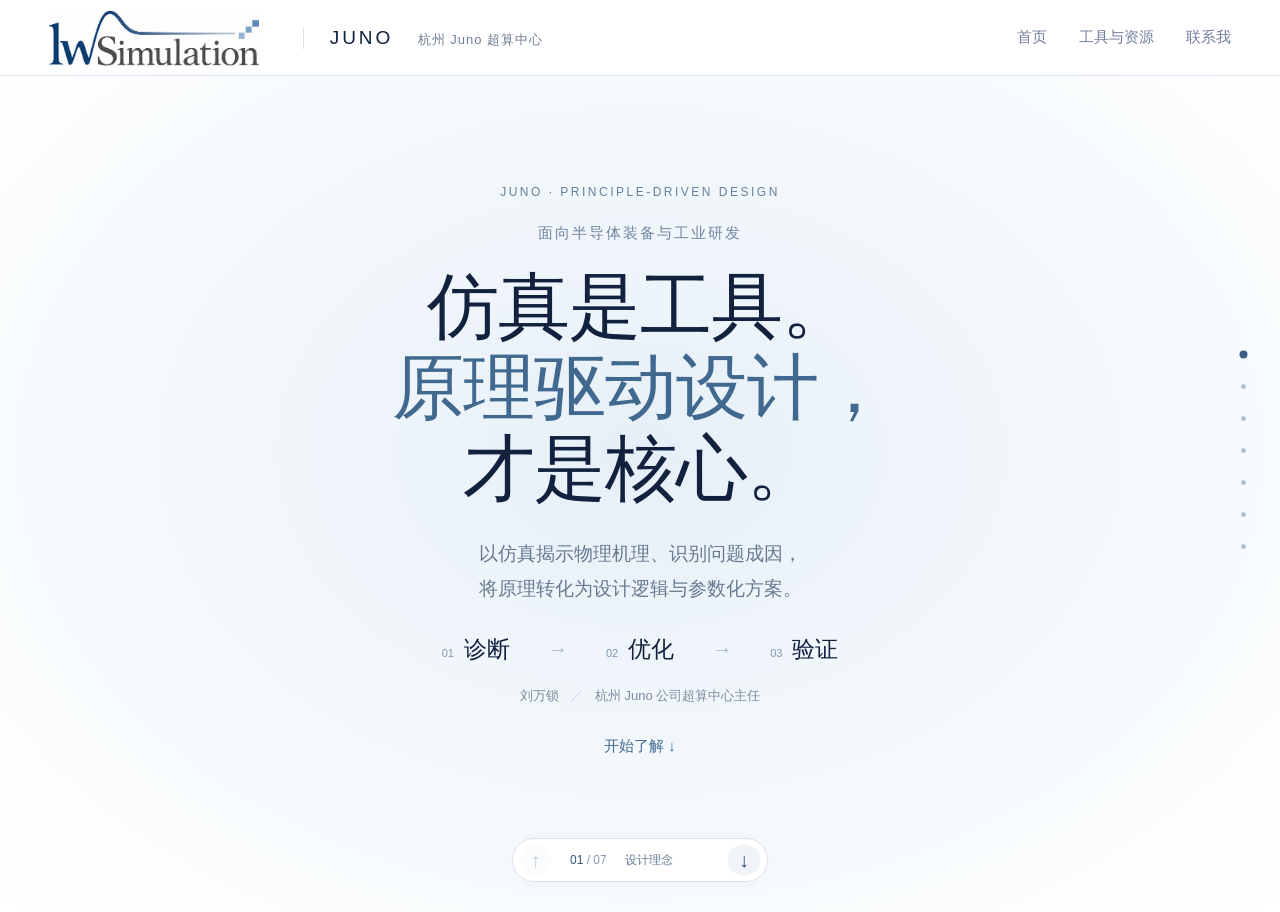
==== commit 3d9f3ad1: "Remove floating signature from all pages" ====
--- a/juno.html
+++ b/juno.html
@@ -5,7 +5,6 @@
   <title>Juno 超算中心 | lwSimulation</title>
   <meta name="description" content="杭州 Juno 超算中心：以仿真揭示物理机理，将原理转化为设计逻辑与参数化方案。多物理场分析、机理诊断与设计优化。">
   <link rel="icon" href="assets/favicon.svg"><link rel="stylesheet" href="styles.css?v=20260923-3"><link rel="stylesheet" href="brand.css?v=20260924-1"><link rel="stylesheet" href="juno.css?v=20260924-1">
-  <link rel="stylesheet" href="signature.css?v=20260925-1">
 </head>
 <body class="juno-page">
   <a class="skip-link" href="#juno-story">跳到介绍内容</a>
@@ -69,5 +68,4 @@
   <div class="page-controls" aria-label="翻页控制"><button type="button" id="previous-chapter" aria-label="上一屏" disabled>↑</button><span><b id="chapter-count">01</b> / 07 <span id="chapter-name">设计理念</span></span><button type="button" id="next-chapter" aria-label="下一屏">↓</button></div>
   <dialog id="contact-dialog" aria-labelledby="contact-title" aria-describedby="contact-note"><button class="dialog-close" aria-label="关闭" type="button">×</button><span class="contact-label" lang="en">CONTACT</span><h2 id="contact-title">联系我</h2><p id="contact-note">欢迎通过邮箱与我联系。</p><label class="email-label" for="contact-email">电子邮箱</label><input id="contact-email" type="text" value="loerwalson@sina.com" readonly spellcheck="false" aria-label="电子邮箱地址"><div class="contact-actions"><button class="button primary" id="copy-email" type="button">复制邮箱地址</button><a class="email-link" href="mailto:loerwalson@sina.com">发送邮件 ↗</a></div><p id="copy-status" role="status" aria-live="polite"></p></dialog>
   <script src="script.js?v=20260923-3"></script><script src="juno.js?v=20260925-2"></script>
-  <script src="signature.js?v=20260925-1" defer></script>
 </body></html>
